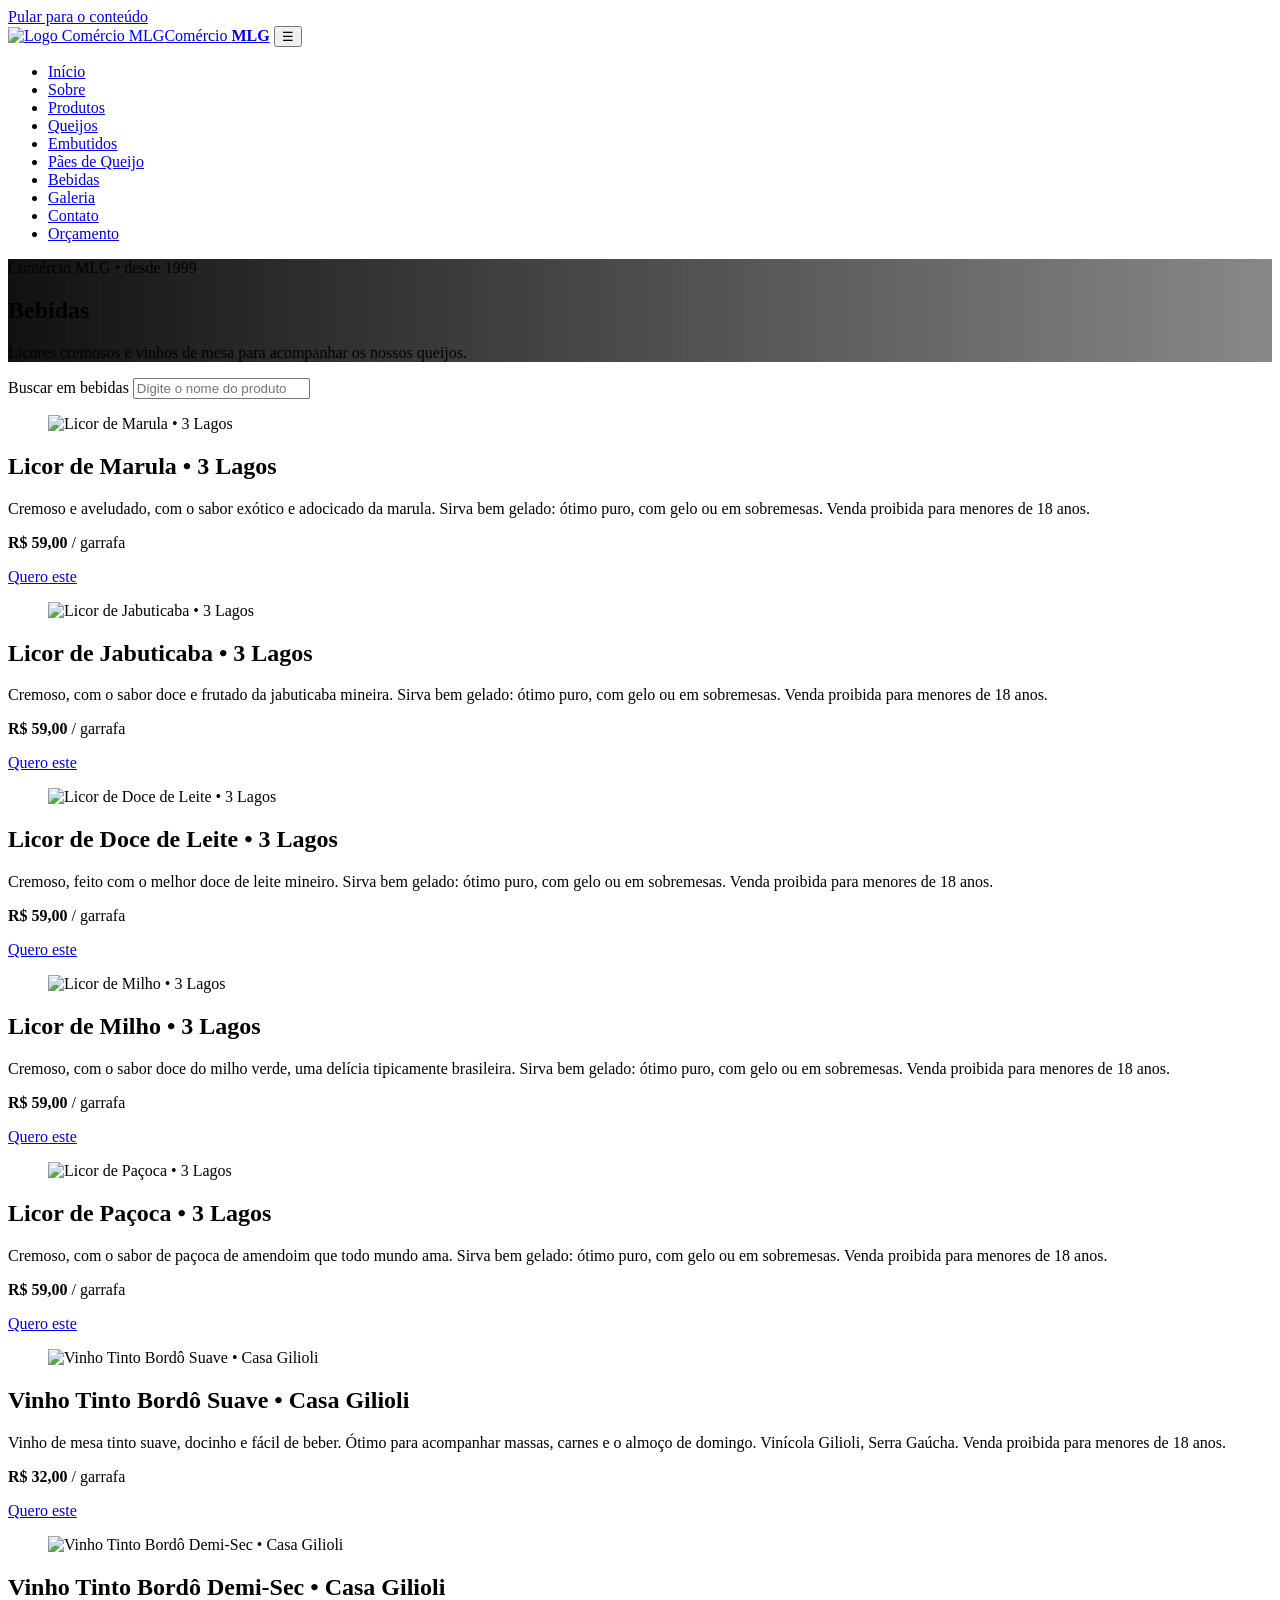
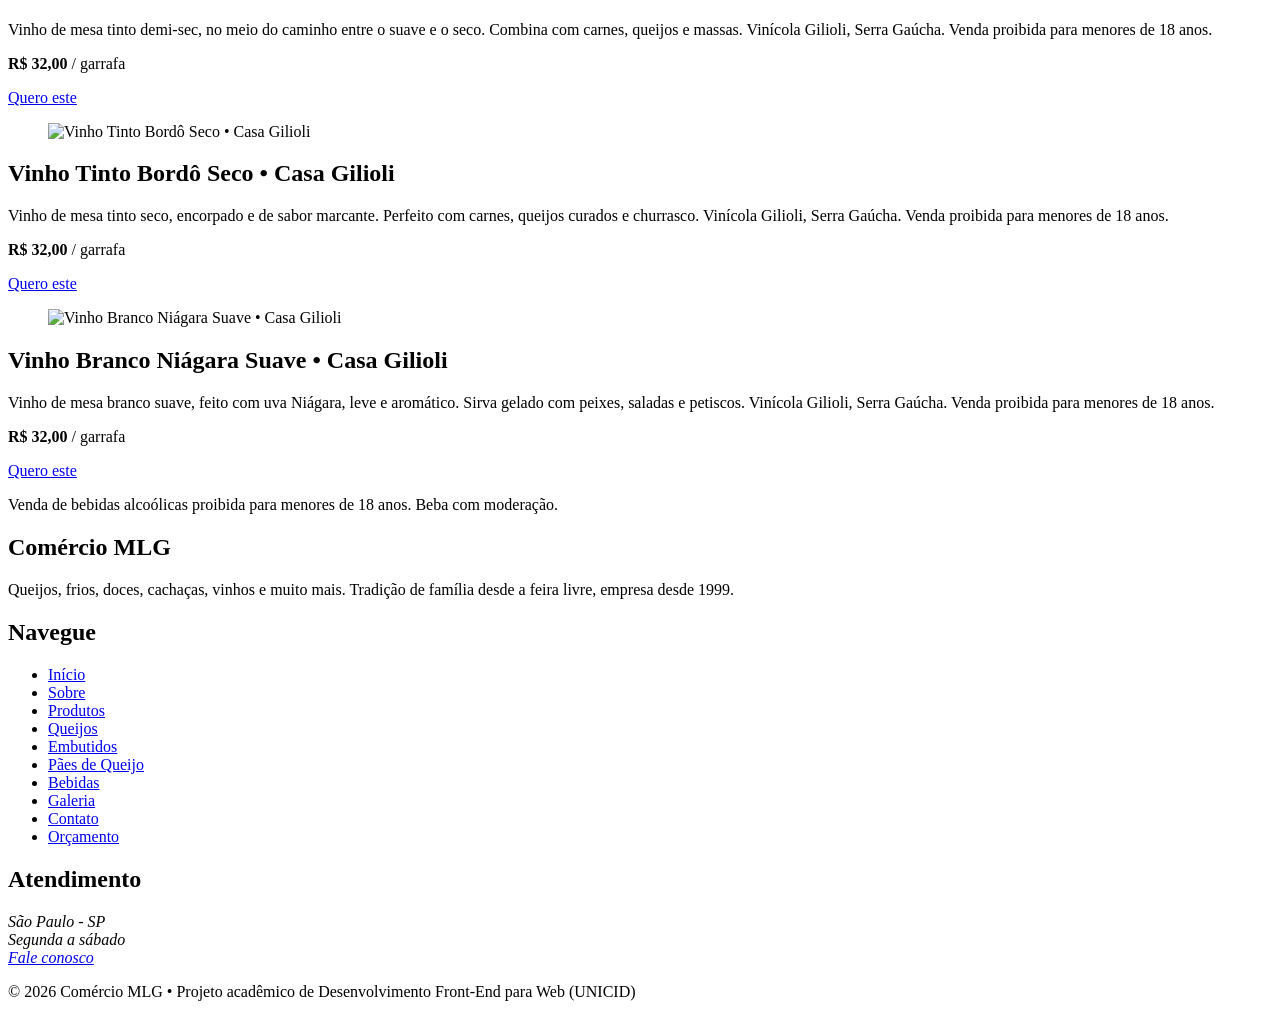
==== bebidas.html @ 5aead36e "Cria as 10 páginas HTML interligadas" ====
<!DOCTYPE html>
<html lang="pt-BR">
<head>
  <meta charset="UTF-8">
  <meta name="viewport" content="width=device-width, initial-scale=1.0">
  <meta name="description" content="Licores cremosos e vinhos de mesa para acompanhar os nossos queijos.">
  <title>Bebidas | Comércio MLG</title>
  <link rel="icon" href="img/site/logo.png">
  <link rel="stylesheet" href="css/style.css">
</head>
<body>
  <a class="pular" href="#conteudo">Pular para o conteúdo</a>
  <header class="topo">
    <div class="topo-in">
      <a class="marca" href="index.html"><img src="img/site/logo.png" alt="Logo Comércio MLG" width="64" height="64"><span>Comércio <b>MLG</b></span></a>
      <button class="menu-btn" aria-label="Abrir menu" aria-expanded="false" aria-controls="menu">☰</button>
      <nav id="menu" aria-label="Menu principal"><ul><li><a href="index.html">Início</a></li><li><a href="sobre.html">Sobre</a></li><li><a href="produtos.html">Produtos</a></li><li><a href="queijos.html">Queijos</a></li><li><a href="embutidos.html">Embutidos</a></li><li><a href="paes-de-queijo.html">Pães de Queijo</a></li><li><a href="bebidas.html" aria-current="page">Bebidas</a></li><li><a href="galeria.html">Galeria</a></li><li><a href="contato.html">Contato</a></li><li><a href="orcamento.html">Orçamento</a></li></ul></nav>
    </div>
  </header>
  <main id="conteudo">
    <section class="hero-int" style="background-image:linear-gradient(90deg,#000e,#0007),url('img/site/cat-bebidas.jpg')">
      <div class="wrap"><p class="eyebrow">Comércio MLG • desde 1999</p><h1>Bebidas</h1><p>Licores cremosos e vinhos de mesa para acompanhar os nossos queijos.</p></div>
    </section>
    <section class="wrap busca-box">
      <label for="busca">Buscar em bebidas</label>
      <input type="search" id="busca" placeholder="Digite o nome do produto" autocomplete="off">
      <p id="busca-info" class="busca-info" aria-live="polite"></p>
    </section>
    <section class="secao wrap" aria-label="Lista de bebidas">
      <div class="grade">
      <article class="card" data-busca="licor de marula • 3 lagos licor 3 lagos bebida marula">
        <figure><img src="img/produtos/licor-marula.jpg" alt="Licor de Marula • 3 Lagos" loading="lazy" width="900" height="900"></figure>
        <div class="card-txt">
          <h2>Licor de Marula • 3 Lagos</h2>
          <p>Cremoso e aveludado, com o sabor exótico e adocicado da marula. Sirva bem gelado: ótimo puro, com gelo ou em sobremesas. Venda proibida para menores de 18 anos.</p>
          <p class="preco"><strong>R$ 59,00</strong> <span>/ garrafa</span></p>
          <a class="btn btn-sm" href="contato.html?produto=Licor de Marula • 3 Lagos">Quero este</a>
        </div>
      </article>
      <article class="card" data-busca="licor de jabuticaba • 3 lagos licor 3 lagos bebida jabuticaba fruta">
        <figure><img src="img/produtos/licor-jabuticaba.jpg" alt="Licor de Jabuticaba • 3 Lagos" loading="lazy" width="900" height="900"></figure>
        <div class="card-txt">
          <h2>Licor de Jabuticaba • 3 Lagos</h2>
          <p>Cremoso, com o sabor doce e frutado da jabuticaba mineira. Sirva bem gelado: ótimo puro, com gelo ou em sobremesas. Venda proibida para menores de 18 anos.</p>
          <p class="preco"><strong>R$ 59,00</strong> <span>/ garrafa</span></p>
          <a class="btn btn-sm" href="contato.html?produto=Licor de Jabuticaba • 3 Lagos">Quero este</a>
        </div>
      </article>
      <article class="card" data-busca="licor de doce de leite • 3 lagos licor 3 lagos bebida doce de leite">
        <figure><img src="img/produtos/licor-doce-de-leite.jpg" alt="Licor de Doce de Leite • 3 Lagos" loading="lazy" width="900" height="900"></figure>
        <div class="card-txt">
          <h2>Licor de Doce de Leite • 3 Lagos</h2>
          <p>Cremoso, feito com o melhor doce de leite mineiro. Sirva bem gelado: ótimo puro, com gelo ou em sobremesas. Venda proibida para menores de 18 anos.</p>
          <p class="preco"><strong>R$ 59,00</strong> <span>/ garrafa</span></p>
          <a class="btn btn-sm" href="contato.html?produto=Licor de Doce de Leite • 3 Lagos">Quero este</a>
        </div>
      </article>
      <article class="card" data-busca="licor de milho • 3 lagos licor 3 lagos bebida milho festa junina">
        <figure><img src="img/produtos/licor-milho.jpg" alt="Licor de Milho • 3 Lagos" loading="lazy" width="900" height="900"></figure>
        <div class="card-txt">
          <h2>Licor de Milho • 3 Lagos</h2>
          <p>Cremoso, com o sabor doce do milho verde, uma delícia tipicamente brasileira. Sirva bem gelado: ótimo puro, com gelo ou em sobremesas. Venda proibida para menores de 18 anos.</p>
          <p class="preco"><strong>R$ 59,00</strong> <span>/ garrafa</span></p>
          <a class="btn btn-sm" href="contato.html?produto=Licor de Milho • 3 Lagos">Quero este</a>
        </div>
      </article>
      <article class="card" data-busca="licor de paçoca • 3 lagos licor 3 lagos bebida pacoca amendoim">
        <figure><img src="img/produtos/licor-pacoca.jpg" alt="Licor de Paçoca • 3 Lagos" loading="lazy" width="900" height="900"></figure>
        <div class="card-txt">
          <h2>Licor de Paçoca • 3 Lagos</h2>
          <p>Cremoso, com o sabor de paçoca de amendoim que todo mundo ama. Sirva bem gelado: ótimo puro, com gelo ou em sobremesas. Venda proibida para menores de 18 anos.</p>
          <p class="preco"><strong>R$ 59,00</strong> <span>/ garrafa</span></p>
          <a class="btn btn-sm" href="contato.html?produto=Licor de Paçoca • 3 Lagos">Quero este</a>
        </div>
      </article>
      <article class="card" data-busca="vinho tinto bordô suave • casa gilioli vinho casa gilioli serra gaucha bebida tinto bordo suave">
        <figure><img src="img/produtos/vinho-bordo-suave.jpg" alt="Vinho Tinto Bordô Suave • Casa Gilioli" loading="lazy" width="900" height="900"></figure>
        <div class="card-txt">
          <h2>Vinho Tinto Bordô Suave • Casa Gilioli</h2>
          <p>Vinho de mesa tinto suave, docinho e fácil de beber. Ótimo para acompanhar massas, carnes e o almoço de domingo. Vinícola Gilioli, Serra Gaúcha. Venda proibida para menores de 18 anos.</p>
          <p class="preco"><strong>R$ 32,00</strong> <span>/ garrafa</span></p>
          <a class="btn btn-sm" href="contato.html?produto=Vinho Tinto Bordô Suave • Casa Gilioli">Quero este</a>
        </div>
      </article>
      <article class="card" data-busca="vinho tinto bordô demi-sec • casa gilioli vinho casa gilioli serra gaucha bebida tinto bordo demi sec meio seco">
        <figure><img src="img/produtos/vinho-bordo-demi-sec.jpg" alt="Vinho Tinto Bordô Demi-Sec • Casa Gilioli" loading="lazy" width="900" height="900"></figure>
        <div class="card-txt">
          <h2>Vinho Tinto Bordô Demi-Sec • Casa Gilioli</h2>
          <p>Vinho de mesa tinto demi-sec, no meio do caminho entre o suave e o seco. Combina com carnes, queijos e massas. Vinícola Gilioli, Serra Gaúcha. Venda proibida para menores de 18 anos.</p>
          <p class="preco"><strong>R$ 32,00</strong> <span>/ garrafa</span></p>
          <a class="btn btn-sm" href="contato.html?produto=Vinho Tinto Bordô Demi-Sec • Casa Gilioli">Quero este</a>
        </div>
      </article>
      <article class="card" data-busca="vinho tinto bordô seco • casa gilioli vinho casa gilioli serra gaucha bebida tinto bordo seco">
        <figure><img src="img/produtos/vinho-bordo-seco.jpg" alt="Vinho Tinto Bordô Seco • Casa Gilioli" loading="lazy" width="900" height="900"></figure>
        <div class="card-txt">
          <h2>Vinho Tinto Bordô Seco • Casa Gilioli</h2>
          <p>Vinho de mesa tinto seco, encorpado e de sabor marcante. Perfeito com carnes, queijos curados e churrasco. Vinícola Gilioli, Serra Gaúcha. Venda proibida para menores de 18 anos.</p>
          <p class="preco"><strong>R$ 32,00</strong> <span>/ garrafa</span></p>
          <a class="btn btn-sm" href="contato.html?produto=Vinho Tinto Bordô Seco • Casa Gilioli">Quero este</a>
        </div>
      </article>
      <article class="card" data-busca="vinho branco niágara suave • casa gilioli vinho casa gilioli serra gaucha bebida branco niagara suave">
        <figure><img src="img/produtos/vinho-niagara-suave.jpg" alt="Vinho Branco Niágara Suave • Casa Gilioli" loading="lazy" width="900" height="900"></figure>
        <div class="card-txt">
          <h2>Vinho Branco Niágara Suave • Casa Gilioli</h2>
          <p>Vinho de mesa branco suave, feito com uva Niágara, leve e aromático. Sirva gelado com peixes, saladas e petiscos. Vinícola Gilioli, Serra Gaúcha. Venda proibida para menores de 18 anos.</p>
          <p class="preco"><strong>R$ 32,00</strong> <span>/ garrafa</span></p>
          <a class="btn btn-sm" href="contato.html?produto=Vinho Branco Niágara Suave • Casa Gilioli">Quero este</a>
        </div>
      </article>
      </div>
    </section>
    <p class="wrap aviso">Venda de bebidas alcoólicas proibida para menores de 18 anos. Beba com moderação.</p>
  </main>
  <footer class="rodape">
    <div class="rodape-in">
      <section>
        <h2>Comércio MLG</h2>
        <p>Queijos, frios, doces, cachaças, vinhos e muito mais. Tradição de família desde a feira livre, empresa desde 1999.</p>
      </section>
      <nav aria-label="Links do rodapé">
        <h2>Navegue</h2>
        <ul><li><a href="index.html">Início</a></li><li><a href="sobre.html">Sobre</a></li><li><a href="produtos.html">Produtos</a></li><li><a href="queijos.html">Queijos</a></li><li><a href="embutidos.html">Embutidos</a></li><li><a href="paes-de-queijo.html">Pães de Queijo</a></li><li><a href="bebidas.html" aria-current="page">Bebidas</a></li><li><a href="galeria.html">Galeria</a></li><li><a href="contato.html">Contato</a></li><li><a href="orcamento.html">Orçamento</a></li></ul>
      </nav>
      <section>
        <h2>Atendimento</h2>
        <address>São Paulo - SP<br>Segunda a sábado<br><a href="contato.html">Fale conosco</a></address>
      </section>
    </div>
    <p class="copy">© 2026 Comércio MLG • Projeto acadêmico de Desenvolvimento Front-End para Web (UNICID)</p>
  </footer>
  <script src="js/script.js"></script>
</body>
</html>
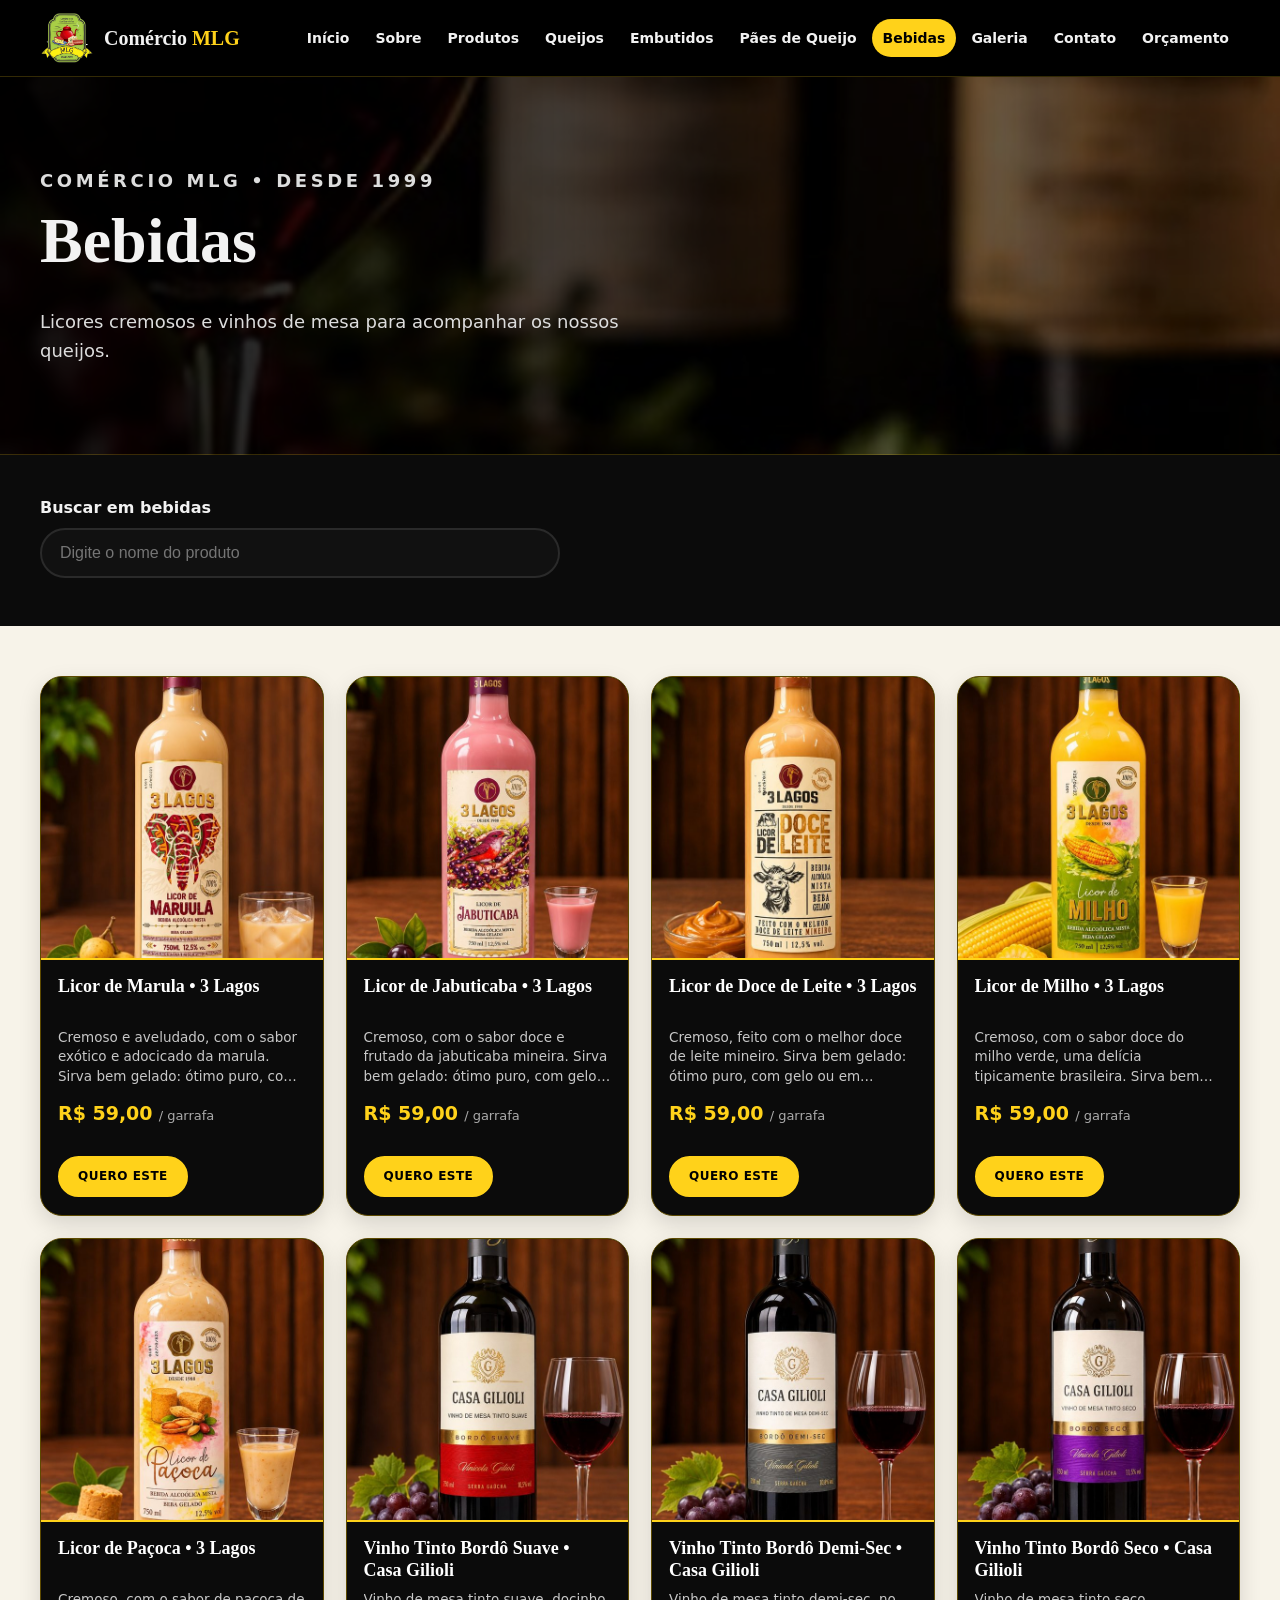
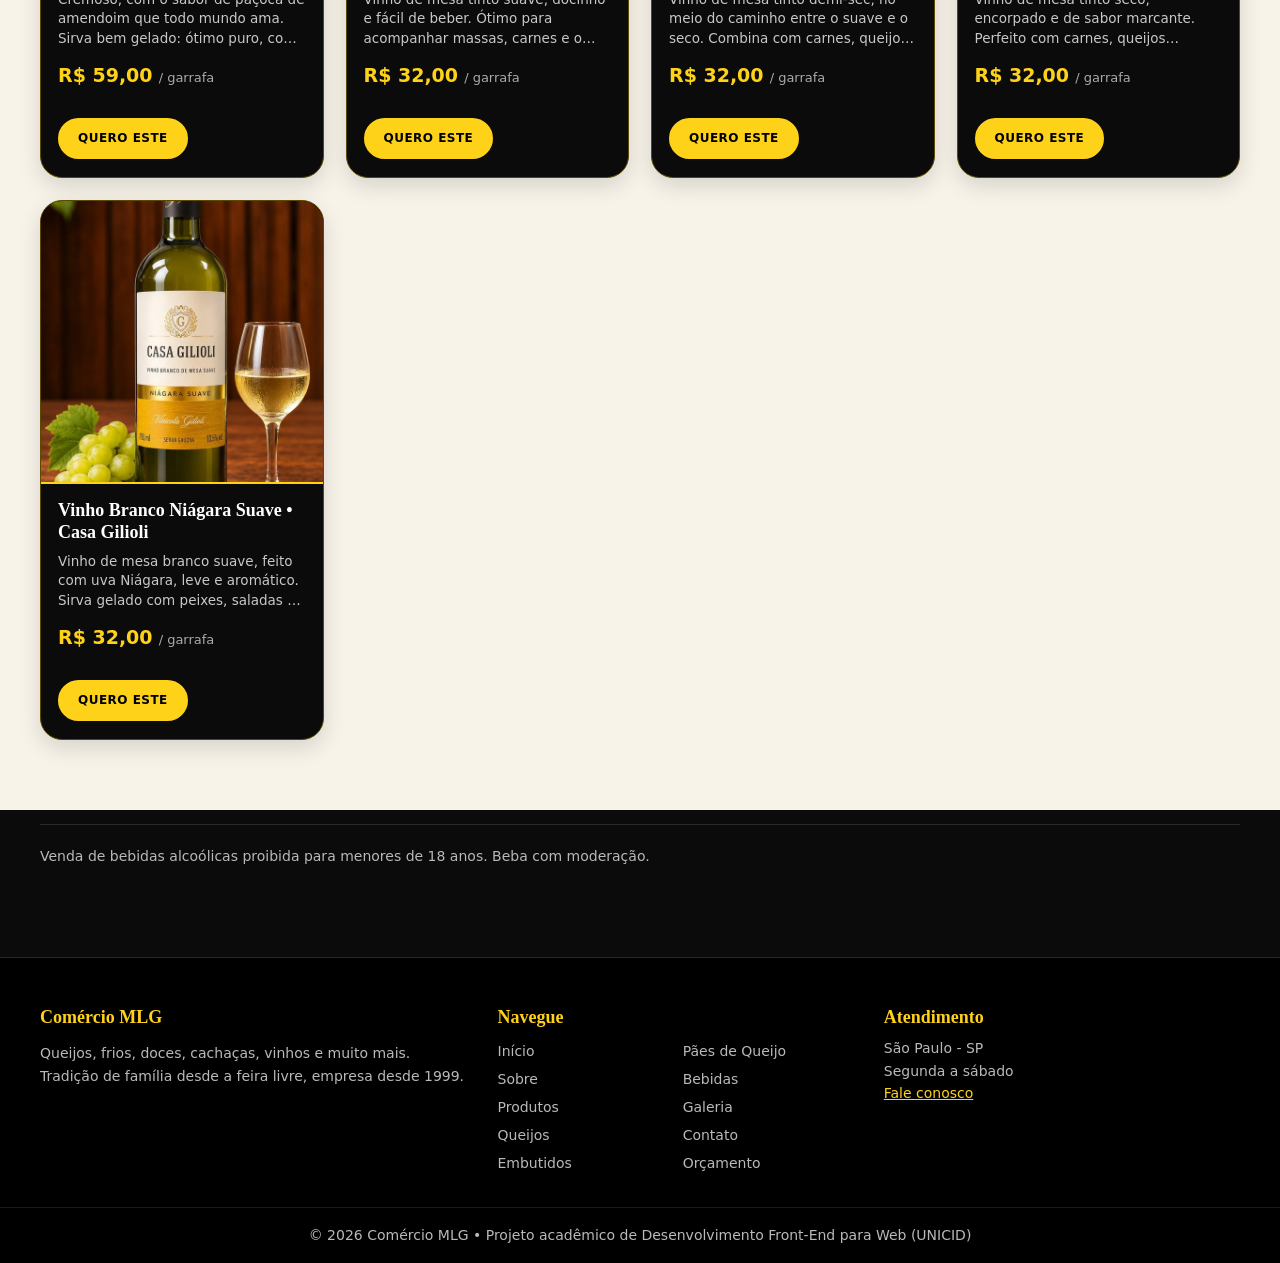
==== commit 86e981b6: "Página inicial igual ao catálogo: faixa de novidades, filtro por categoria e todos os produtos com c" ====
--- a/bebidas.html
+++ b/bebidas.html
@@ -26,13 +26,13 @@
       <input type="search" id="busca" placeholder="Digite o nome do produto" autocomplete="off">
       <p id="busca-info" class="busca-info" aria-live="polite"></p>
     </section>
-    <section class="secao wrap" aria-label="Lista de bebidas">
+    <section class="produtos" aria-label="Lista de bebidas"><div class="wrap">
       <div class="grade">
       <article class="card" data-busca="licor de marula • 3 lagos licor 3 lagos bebida marula">
         <figure><img src="img/produtos/licor-marula.jpg" alt="Licor de Marula • 3 Lagos" loading="lazy" width="900" height="900"></figure>
         <div class="card-txt">
-          <h2>Licor de Marula • 3 Lagos</h2>
-          <p>Cremoso e aveludado, com o sabor exótico e adocicado da marula. Sirva bem gelado: ótimo puro, com gelo ou em sobremesas. Venda proibida para menores de 18 anos.</p>
+          <h2 class="card-nome">Licor de Marula • 3 Lagos</h2>
+          <p class="card-desc">Cremoso e aveludado, com o sabor exótico e adocicado da marula. Sirva bem gelado: ótimo puro, com gelo ou em sobremesas. Venda proibida para menores de 18 anos.</p>
           <p class="preco"><strong>R$ 59,00</strong> <span>/ garrafa</span></p>
           <a class="btn btn-sm" href="contato.html?produto=Licor de Marula • 3 Lagos">Quero este</a>
         </div>
@@ -40,8 +40,8 @@
       <article class="card" data-busca="licor de jabuticaba • 3 lagos licor 3 lagos bebida jabuticaba fruta">
         <figure><img src="img/produtos/licor-jabuticaba.jpg" alt="Licor de Jabuticaba • 3 Lagos" loading="lazy" width="900" height="900"></figure>
         <div class="card-txt">
-          <h2>Licor de Jabuticaba • 3 Lagos</h2>
-          <p>Cremoso, com o sabor doce e frutado da jabuticaba mineira. Sirva bem gelado: ótimo puro, com gelo ou em sobremesas. Venda proibida para menores de 18 anos.</p>
+          <h2 class="card-nome">Licor de Jabuticaba • 3 Lagos</h2>
+          <p class="card-desc">Cremoso, com o sabor doce e frutado da jabuticaba mineira. Sirva bem gelado: ótimo puro, com gelo ou em sobremesas. Venda proibida para menores de 18 anos.</p>
           <p class="preco"><strong>R$ 59,00</strong> <span>/ garrafa</span></p>
           <a class="btn btn-sm" href="contato.html?produto=Licor de Jabuticaba • 3 Lagos">Quero este</a>
         </div>
@@ -49,8 +49,8 @@
       <article class="card" data-busca="licor de doce de leite • 3 lagos licor 3 lagos bebida doce de leite">
         <figure><img src="img/produtos/licor-doce-de-leite.jpg" alt="Licor de Doce de Leite • 3 Lagos" loading="lazy" width="900" height="900"></figure>
         <div class="card-txt">
-          <h2>Licor de Doce de Leite • 3 Lagos</h2>
-          <p>Cremoso, feito com o melhor doce de leite mineiro. Sirva bem gelado: ótimo puro, com gelo ou em sobremesas. Venda proibida para menores de 18 anos.</p>
+          <h2 class="card-nome">Licor de Doce de Leite • 3 Lagos</h2>
+          <p class="card-desc">Cremoso, feito com o melhor doce de leite mineiro. Sirva bem gelado: ótimo puro, com gelo ou em sobremesas. Venda proibida para menores de 18 anos.</p>
           <p class="preco"><strong>R$ 59,00</strong> <span>/ garrafa</span></p>
           <a class="btn btn-sm" href="contato.html?produto=Licor de Doce de Leite • 3 Lagos">Quero este</a>
         </div>
@@ -58,8 +58,8 @@
       <article class="card" data-busca="licor de milho • 3 lagos licor 3 lagos bebida milho festa junina">
         <figure><img src="img/produtos/licor-milho.jpg" alt="Licor de Milho • 3 Lagos" loading="lazy" width="900" height="900"></figure>
         <div class="card-txt">
-          <h2>Licor de Milho • 3 Lagos</h2>
-          <p>Cremoso, com o sabor doce do milho verde, uma delícia tipicamente brasileira. Sirva bem gelado: ótimo puro, com gelo ou em sobremesas. Venda proibida para menores de 18 anos.</p>
+          <h2 class="card-nome">Licor de Milho • 3 Lagos</h2>
+          <p class="card-desc">Cremoso, com o sabor doce do milho verde, uma delícia tipicamente brasileira. Sirva bem gelado: ótimo puro, com gelo ou em sobremesas. Venda proibida para menores de 18 anos.</p>
           <p class="preco"><strong>R$ 59,00</strong> <span>/ garrafa</span></p>
           <a class="btn btn-sm" href="contato.html?produto=Licor de Milho • 3 Lagos">Quero este</a>
         </div>
@@ -67,8 +67,8 @@
       <article class="card" data-busca="licor de paçoca • 3 lagos licor 3 lagos bebida pacoca amendoim">
         <figure><img src="img/produtos/licor-pacoca.jpg" alt="Licor de Paçoca • 3 Lagos" loading="lazy" width="900" height="900"></figure>
         <div class="card-txt">
-          <h2>Licor de Paçoca • 3 Lagos</h2>
-          <p>Cremoso, com o sabor de paçoca de amendoim que todo mundo ama. Sirva bem gelado: ótimo puro, com gelo ou em sobremesas. Venda proibida para menores de 18 anos.</p>
+          <h2 class="card-nome">Licor de Paçoca • 3 Lagos</h2>
+          <p class="card-desc">Cremoso, com o sabor de paçoca de amendoim que todo mundo ama. Sirva bem gelado: ótimo puro, com gelo ou em sobremesas. Venda proibida para menores de 18 anos.</p>
           <p class="preco"><strong>R$ 59,00</strong> <span>/ garrafa</span></p>
           <a class="btn btn-sm" href="contato.html?produto=Licor de Paçoca • 3 Lagos">Quero este</a>
         </div>
@@ -76,8 +76,8 @@
       <article class="card" data-busca="vinho tinto bordô suave • casa gilioli vinho casa gilioli serra gaucha bebida tinto bordo suave">
         <figure><img src="img/produtos/vinho-bordo-suave.jpg" alt="Vinho Tinto Bordô Suave • Casa Gilioli" loading="lazy" width="900" height="900"></figure>
         <div class="card-txt">
-          <h2>Vinho Tinto Bordô Suave • Casa Gilioli</h2>
-          <p>Vinho de mesa tinto suave, docinho e fácil de beber. Ótimo para acompanhar massas, carnes e o almoço de domingo. Vinícola Gilioli, Serra Gaúcha. Venda proibida para menores de 18 anos.</p>
+          <h2 class="card-nome">Vinho Tinto Bordô Suave • Casa Gilioli</h2>
+          <p class="card-desc">Vinho de mesa tinto suave, docinho e fácil de beber. Ótimo para acompanhar massas, carnes e o almoço de domingo. Vinícola Gilioli, Serra Gaúcha. Venda proibida para menores de 18 anos.</p>
           <p class="preco"><strong>R$ 32,00</strong> <span>/ garrafa</span></p>
           <a class="btn btn-sm" href="contato.html?produto=Vinho Tinto Bordô Suave • Casa Gilioli">Quero este</a>
         </div>
@@ -85,8 +85,8 @@
       <article class="card" data-busca="vinho tinto bordô demi-sec • casa gilioli vinho casa gilioli serra gaucha bebida tinto bordo demi sec meio seco">
         <figure><img src="img/produtos/vinho-bordo-demi-sec.jpg" alt="Vinho Tinto Bordô Demi-Sec • Casa Gilioli" loading="lazy" width="900" height="900"></figure>
         <div class="card-txt">
-          <h2>Vinho Tinto Bordô Demi-Sec • Casa Gilioli</h2>
-          <p>Vinho de mesa tinto demi-sec, no meio do caminho entre o suave e o seco. Combina com carnes, queijos e massas. Vinícola Gilioli, Serra Gaúcha. Venda proibida para menores de 18 anos.</p>
+          <h2 class="card-nome">Vinho Tinto Bordô Demi-Sec • Casa Gilioli</h2>
+          <p class="card-desc">Vinho de mesa tinto demi-sec, no meio do caminho entre o suave e o seco. Combina com carnes, queijos e massas. Vinícola Gilioli, Serra Gaúcha. Venda proibida para menores de 18 anos.</p>
           <p class="preco"><strong>R$ 32,00</strong> <span>/ garrafa</span></p>
           <a class="btn btn-sm" href="contato.html?produto=Vinho Tinto Bordô Demi-Sec • Casa Gilioli">Quero este</a>
         </div>
@@ -94,8 +94,8 @@
       <article class="card" data-busca="vinho tinto bordô seco • casa gilioli vinho casa gilioli serra gaucha bebida tinto bordo seco">
         <figure><img src="img/produtos/vinho-bordo-seco.jpg" alt="Vinho Tinto Bordô Seco • Casa Gilioli" loading="lazy" width="900" height="900"></figure>
         <div class="card-txt">
-          <h2>Vinho Tinto Bordô Seco • Casa Gilioli</h2>
-          <p>Vinho de mesa tinto seco, encorpado e de sabor marcante. Perfeito com carnes, queijos curados e churrasco. Vinícola Gilioli, Serra Gaúcha. Venda proibida para menores de 18 anos.</p>
+          <h2 class="card-nome">Vinho Tinto Bordô Seco • Casa Gilioli</h2>
+          <p class="card-desc">Vinho de mesa tinto seco, encorpado e de sabor marcante. Perfeito com carnes, queijos curados e churrasco. Vinícola Gilioli, Serra Gaúcha. Venda proibida para menores de 18 anos.</p>
           <p class="preco"><strong>R$ 32,00</strong> <span>/ garrafa</span></p>
           <a class="btn btn-sm" href="contato.html?produto=Vinho Tinto Bordô Seco • Casa Gilioli">Quero este</a>
         </div>
@@ -103,14 +103,14 @@
       <article class="card" data-busca="vinho branco niágara suave • casa gilioli vinho casa gilioli serra gaucha bebida branco niagara suave">
         <figure><img src="img/produtos/vinho-niagara-suave.jpg" alt="Vinho Branco Niágara Suave • Casa Gilioli" loading="lazy" width="900" height="900"></figure>
         <div class="card-txt">
-          <h2>Vinho Branco Niágara Suave • Casa Gilioli</h2>
-          <p>Vinho de mesa branco suave, feito com uva Niágara, leve e aromático. Sirva gelado com peixes, saladas e petiscos. Vinícola Gilioli, Serra Gaúcha. Venda proibida para menores de 18 anos.</p>
+          <h2 class="card-nome">Vinho Branco Niágara Suave • Casa Gilioli</h2>
+          <p class="card-desc">Vinho de mesa branco suave, feito com uva Niágara, leve e aromático. Sirva gelado com peixes, saladas e petiscos. Vinícola Gilioli, Serra Gaúcha. Venda proibida para menores de 18 anos.</p>
           <p class="preco"><strong>R$ 32,00</strong> <span>/ garrafa</span></p>
           <a class="btn btn-sm" href="contato.html?produto=Vinho Branco Niágara Suave • Casa Gilioli">Quero este</a>
         </div>
       </article>
       </div>
-    </section>
+    </div></section>
     <p class="wrap aviso">Venda de bebidas alcoólicas proibida para menores de 18 anos. Beba com moderação.</p>
   </main>
   <footer class="rodape">
--- a/css/style.css
+++ b/css/style.css
@@ -0,0 +1,215 @@
+/* =========================================================
+   Comércio MLG — folha de estilo única do site
+   Guia visual: preto + dourado, títulos em Georgia
+   ========================================================= */
+:root {
+  --preto: #0b0b0b;
+  --preto-2: #151515;
+  --cinza: #2a2a2a;
+  --texto: #f2f2f2;
+  --texto-2: #b9b9b9;
+  --dourado: #ffd21a;
+  --dourado-esc: #c9a227;
+  --raio: 18px;
+  --sombra: 0 18px 40px #0008;
+  --fonte-titulo: Georgia, "Times New Roman", serif;
+  --fonte-texto: system-ui, -apple-system, "Segoe UI", Roboto, Arial, sans-serif;
+}
+
+*, *::before, *::after { box-sizing: border-box; }
+html { scroll-behavior: smooth; }
+body { margin: 0; background: var(--preto); color: var(--texto); font: 16px/1.6 var(--fonte-texto); }
+img { max-width: 100%; display: block; }
+a { color: var(--dourado); }
+h1, h2, h3, h4 { font-family: var(--fonte-titulo); line-height: 1.1; margin: 0 0 .5em; }
+.wrap { width: min(1200px, 100% - 32px); margin-inline: auto; }
+.pular { position: absolute; left: -999px; }
+.pular:focus { left: 16px; top: 16px; z-index: 99; background: var(--dourado); color: #000; padding: 8px 14px; border-radius: 8px; }
+
+/* ---------- Topo / menu ---------- */
+.topo { position: sticky; top: 0; z-index: 50; background: #000e; border-bottom: 1px solid #ffd21a33; backdrop-filter: blur(8px); }
+.topo-in { width: min(1200px, 100% - 32px); margin: auto; display: flex; align-items: center; gap: 20px; min-height: 76px; }
+.marca { display: flex; align-items: center; gap: 10px; color: var(--texto); text-decoration: none; font: 700 20px var(--fonte-titulo); }
+.marca b { color: var(--dourado); }
+.marca img { width: 54px; height: auto; }
+#menu { margin-left: auto; }
+#menu ul { list-style: none; display: flex; flex-wrap: wrap; gap: 4px; margin: 0; padding: 0; }
+#menu a { display: block; padding: 8px 11px; border-radius: 999px; color: var(--texto); text-decoration: none; font-size: 14px; font-weight: 600; }
+#menu a:hover, #menu a[aria-current="page"] { background: var(--dourado); color: #000; }
+.menu-btn { display: none; margin-left: auto; background: var(--dourado); border: 0; border-radius: 12px; width: 46px; height: 42px; font-size: 22px; cursor: pointer; }
+
+/* ---------- Botões ---------- */
+.btn { display: inline-block; background: var(--dourado); color: #000; font-weight: 800; text-decoration: none; text-transform: uppercase; letter-spacing: .04em; padding: 14px 26px; border-radius: 999px; border: 2px solid var(--dourado); cursor: pointer; font-size: 14px; transition: transform .2s, background .2s; }
+.btn:hover { transform: translateY(-2px); background: #fff06a; }
+.btn-sec { background: transparent; color: var(--dourado); }
+.btn-sec:hover { background: var(--dourado); color: #000; }
+.btn-sm { padding: 9px 18px; font-size: 12px; }
+
+/* ---------- Hero (início) ---------- */
+.hero { min-height: calc(100vh - 76px); display: flex; align-items: center; background: linear-gradient(90deg, #000f 0%, #000c 45%, #0003), url("../img/site/hero.jpg") center/cover; padding: 60px 0; }
+.hero-txt { max-width: 1200px; }
+.hero h1 { font-size: clamp(46px, 6.5vw, 88px); letter-spacing: -2px; max-width: 700px; }
+.hero h1 span { color: var(--dourado); display: block; }
+.eyebrow { color: var(--dourado); font-weight: 800; font-size: 13px; letter-spacing: .2em; text-transform: uppercase; margin: 0 0 10px; }
+.lead { font-size: 19px; max-width: 560px; }
+.quem { max-width: 580px; margin: 22px 0; padding: 18px 22px; border-left: 3px solid var(--dourado); background: linear-gradient(90deg, #000c, #0006); border-radius: 0 16px 16px 0; }
+.quem h2 { font: 800 13px var(--fonte-texto); letter-spacing: .22em; text-transform: uppercase; color: var(--dourado); }
+.quem p { margin: 0; font-size: 15px; color: #eee; }
+.acoes { display: flex; gap: 12px; flex-wrap: wrap; }
+
+/* ---------- Hero das páginas internas ---------- */
+.hero-int { background-size: cover; background-position: center; padding: 90px 0 70px; border-bottom: 1px solid #ffd21a33; }
+.hero-int h1 { font-size: clamp(40px, 5vw, 64px); }
+.hero-int p { max-width: 640px; font-size: 18px; color: #ddd; }
+
+/* ---------- Seções ---------- */
+.secao { padding: 60px 0; }
+.titulo { font-size: clamp(28px, 3.4vw, 40px); padding-bottom: 10px; border-bottom: 2px solid var(--dourado); display: inline-block; margin-bottom: 26px; }
+.sec-head { display: flex; justify-content: space-between; align-items: baseline; gap: 16px; flex-wrap: wrap; }
+.sec-head a { font-weight: 700; text-decoration: none; }
+.centro { text-align: center; margin-top: 30px; }
+.duas { display: grid; grid-template-columns: 1fr 1fr; gap: 40px; align-items: start; }
+.obs { color: var(--texto-2); font-size: 14px; }
+.aviso { color: var(--texto-2); font-size: 14px; border-top: 1px solid var(--cinza); padding: 20px 0 50px; }
+
+/* ---------- Categorias ---------- */
+.grade-cat { display: grid; grid-template-columns: repeat(4, 1fr); gap: 18px; }
+.cat { min-height: 260px; border-radius: var(--raio); background-size: cover; background-position: center; display: flex; flex-direction: column; justify-content: flex-end; padding: 22px; color: #fff; text-decoration: none; box-shadow: var(--sombra); transition: transform .25s; }
+.cat:hover { transform: translateY(-6px); }
+.cat h3 { font-size: 26px; margin: 0; }
+.cat p { margin: 4px 0 0; color: var(--dourado); font-weight: 700; }
+
+/* ---------- Área de produtos (fundo creme, igual ao catálogo) ---------- */
+.produtos { background: #f7f3e9; color: #171717; padding: 50px 0 70px; }
+.produtos .titulo, .produtos .sec-tit { color: #111; border-color: #111; }
+.produtos .sec-head a { color: #111; }
+.sec-tit { font-size: clamp(24px, 3vw, 34px); letter-spacing: .06em; text-transform: uppercase; padding-bottom: 10px; border-bottom: 2px solid #111; margin: 40px 0 22px; flex: 1; }
+.cat-sec[hidden] { display: none; }
+.chips { display: flex; gap: 10px; flex-wrap: wrap; margin-bottom: 10px; }
+.chip { border: 1px solid #d9cba3; background: #fff; color: #111; border-radius: 999px; padding: 10px 18px; font-weight: 800; font-size: 13px; cursor: pointer; text-transform: uppercase; letter-spacing: .03em; }
+.chip:hover { border-color: #111; }
+.chip.ativo { background: #111; color: var(--dourado); border-color: #111; }
+
+/* ---------- Cards de produto (todos do mesmo tamanho) ---------- */
+.grade { display: grid; grid-template-columns: repeat(4, 1fr); gap: 22px; align-items: stretch; }
+.card { background: #0b0b0b; color: #fff; border: 1px solid #5d4a00; border-radius: 22px; overflow: hidden; display: flex; flex-direction: column; box-shadow: 0 8px 22px #0002; transition: transform .3s, box-shadow .3s; }
+.card:hover { transform: translateY(-5px); box-shadow: 0 18px 36px #0004; }
+.card figure { margin: 0; aspect-ratio: 1 / 1; background: #1a1a1a; overflow: hidden; }
+.card figure img { width: 100%; height: 100%; object-fit: cover; transition: transform .5s; }
+.card:hover figure img { transform: scale(1.05); }
+.card-txt { padding: 16px 17px 18px; border-top: 2px solid var(--dourado); display: flex; flex-direction: column; gap: 8px; flex: 1; }
+.card-nome { font-size: 18px; margin: 0; line-height: 1.2; min-height: 2.4em; display: -webkit-box; -webkit-line-clamp: 2; -webkit-box-orient: vertical; overflow: hidden; }
+.card-desc { margin: 0; color: #c8c8c8; font-size: 13.5px; line-height: 1.45; min-height: 4.35em; display: -webkit-box; -webkit-line-clamp: 3; -webkit-box-orient: vertical; overflow: hidden; }
+.card .preco { margin-top: auto; padding-top: 4px; color: #fff; font-size: 19px; }
+.card .preco strong { color: var(--dourado); }
+.card .preco span { font-size: 13px; color: #aaa; }
+.card .btn { align-self: flex-start; }
+.card[hidden] { display: none; }
+
+/* ---------- Novidades (faixa que anda sozinha) ---------- */
+.novidades { background: #0b0b0b; overflow: hidden; }
+.rail-nav { display: flex; gap: 8px; }
+.rail-btn { width: 46px; height: 46px; border-radius: 50%; border: 1px solid #8c7100; background: #111; color: var(--dourado); font-size: 26px; line-height: 1; cursor: pointer; }
+.rail-btn:hover { background: var(--dourado); color: #000; }
+.rail { display: flex; gap: 20px; overflow-x: auto; scroll-snap-type: x mandatory; scrollbar-width: none; padding: 6px max(16px, calc((100% - 1200px) / 2)) 26px; }
+.rail::-webkit-scrollbar { display: none; }
+.card.nov { flex: 0 0 300px; scroll-snap-align: start; }
+
+/* ---------- Busca ---------- */
+.busca-box { padding-top: 40px; }
+.busca-box label { display: block; font-weight: 700; margin-bottom: 8px; }
+.busca-box input { width: min(520px, 100%); padding: 14px 18px; border-radius: 999px; border: 2px solid var(--cinza); background: #111; color: var(--texto); font-size: 16px; }
+.busca-box input:focus { outline: none; border-color: var(--dourado); }
+.busca-info { color: var(--texto-2); font-size: 14px; min-height: 1.4em; }
+
+/* ---------- Sobre ---------- */
+.foto-hist { margin: 0; }
+.foto-hist img { border-radius: var(--raio); box-shadow: var(--sombra); }
+blockquote { margin: 24px 0 0; padding-left: 18px; border-left: 3px solid var(--dourado); font: italic 24px var(--fonte-titulo); color: var(--dourado); }
+.linha { list-style: none; padding: 0; margin: 0; display: grid; grid-template-columns: repeat(4, 1fr); gap: 18px; }
+.linha li { background: var(--preto-2); border-top: 3px solid var(--dourado); border-radius: 0 0 var(--raio) var(--raio); padding: 20px; }
+.linha time { color: var(--dourado); font-weight: 800; }
+.linha h3 { margin: 6px 0; }
+.linha p { margin: 0; color: var(--texto-2); font-size: 14px; }
+.grade-3 { display: grid; grid-template-columns: repeat(3, 1fr); gap: 18px; }
+.valor { background: var(--preto-2); border: 1px solid var(--cinza); border-radius: var(--raio); padding: 24px; }
+.valor h3 { color: var(--dourado); }
+.valor p { margin: 0; color: var(--texto-2); }
+
+/* ---------- Faixa de chamada ---------- */
+.faixa { background: var(--dourado); color: #000; padding: 46px 0; }
+.faixa-in { display: flex; justify-content: space-between; align-items: center; gap: 20px; flex-wrap: wrap; }
+.faixa h2 { margin: 0; }
+.faixa p { margin: 6px 0 0; }
+.faixa .btn { background: #000; color: var(--dourado); border-color: #000; }
+
+/* ---------- Galeria / vídeo ---------- */
+.video { margin: 0; }
+.video video { width: 100%; height: auto; border-radius: var(--raio); background: #000; box-shadow: var(--sombra); }
+.video figcaption, .galeria figcaption { color: var(--texto-2); font-size: 14px; margin-top: 8px; }
+.galeria { display: grid; grid-template-columns: repeat(auto-fill, minmax(220px, 1fr)); gap: 16px; }
+.galeria figure { margin: 0; }
+.galeria img { aspect-ratio: 1 / 1; object-fit: cover; border-radius: 14px; }
+
+/* ---------- Formulário ---------- */
+.form { background: var(--preto-2); border: 1px solid var(--cinza); border-radius: var(--raio); padding: 28px; display: flex; flex-direction: column; gap: 6px; }
+.form label { font-weight: 700; margin-top: 10px; }
+.form input, .form select, .form textarea { width: 100%; padding: 12px 14px; border-radius: 12px; border: 2px solid var(--cinza); background: #0e0e0e; color: var(--texto); font: inherit; }
+.form input:focus, .form select:focus, .form textarea:focus { outline: none; border-color: var(--dourado); }
+.form input:user-invalid, .form select:user-invalid, .form textarea:user-invalid { border-color: #ff6b6b; }
+.form .check { display: flex; gap: 10px; align-items: center; font-weight: 400; }
+.form .check input { width: auto; }
+.form .btn { margin-top: 18px; align-self: flex-start; }
+.form-ok { background: #1f3a1f; color: #b8f5b8; padding: 12px 16px; border-radius: 12px; }
+.info-contato p { margin: 0 0 12px; }
+
+/* ---------- Tabelas (orçamento) ---------- */
+.tabela-wrap { overflow-x: auto; }
+table { width: 100%; border-collapse: collapse; min-width: 620px; background: var(--preto-2); border-radius: var(--raio); overflow: hidden; }
+caption { text-align: left; color: var(--texto-2); padding-bottom: 10px; font-size: 14px; }
+th, td { padding: 14px 16px; text-align: left; border-bottom: 1px solid var(--cinza); vertical-align: top; }
+th { background: var(--dourado); color: #000; }
+tbody tr:hover { background: #1c1c1c; }
+
+/* ---------- Rodapé ---------- */
+.rodape { background: #000; border-top: 1px solid #ffd21a33; margin-top: 40px; }
+.rodape-in { width: min(1200px, 100% - 32px); margin: auto; display: grid; grid-template-columns: 1.2fr 1fr 1fr; gap: 30px; padding: 50px 0 30px; }
+.rodape h2 { font-size: 18px; color: var(--dourado); }
+.rodape p, .rodape address { color: var(--texto-2); font-style: normal; font-size: 14px; }
+.rodape ul { list-style: none; padding: 0; margin: 0; columns: 2; font-size: 14px; }
+.rodape li a { color: var(--texto-2); text-decoration: none; line-height: 2; }
+.rodape li a:hover { color: var(--dourado); }
+.copy { text-align: center; color: #777; font-size: 13px; padding: 16px; border-top: 1px solid #1a1a1a; margin: 0; }
+
+/* ---------- Responsivo ---------- */
+@media (max-width: 1100px) {
+  .grade { grid-template-columns: repeat(3, 1fr); }
+  .menu-btn { display: block; }
+  #menu { position: absolute; top: 76px; left: 0; right: 0; background: #000; border-bottom: 1px solid #ffd21a33; display: none; }
+  #menu.aberto { display: block; }
+  #menu ul { flex-direction: column; padding: 10px 16px 16px; }
+  #menu a { font-size: 16px; padding: 12px 14px; }
+}
+@media (max-width: 800px) {
+  .grade { grid-template-columns: repeat(2, 1fr); gap: 14px; }
+  .card-nome { font-size: 15px; }
+  .card-desc { font-size: 12.5px; }
+  .card-txt { padding: 12px; }
+  .card .preco { font-size: 16px; }
+  .card.nov { flex-basis: 72vw; }
+  .rail-nav { display: none; }
+}
+@media (max-width: 900px) {
+  .grade-cat { grid-template-columns: 1fr 1fr; }
+  .duas, .rodape-in { grid-template-columns: 1fr; }
+  .linha { grid-template-columns: 1fr 1fr; }
+  .grade-3 { grid-template-columns: 1fr; }
+}
+@media (max-width: 560px) {
+  .grade-cat, .linha { grid-template-columns: 1fr; }
+  .cat { min-height: 200px; }
+  .hero { padding: 40px 0; }
+  .lead { font-size: 17px; }
+  .quem p { font-size: 14px; }
+  .marca span { display: none; }
+}
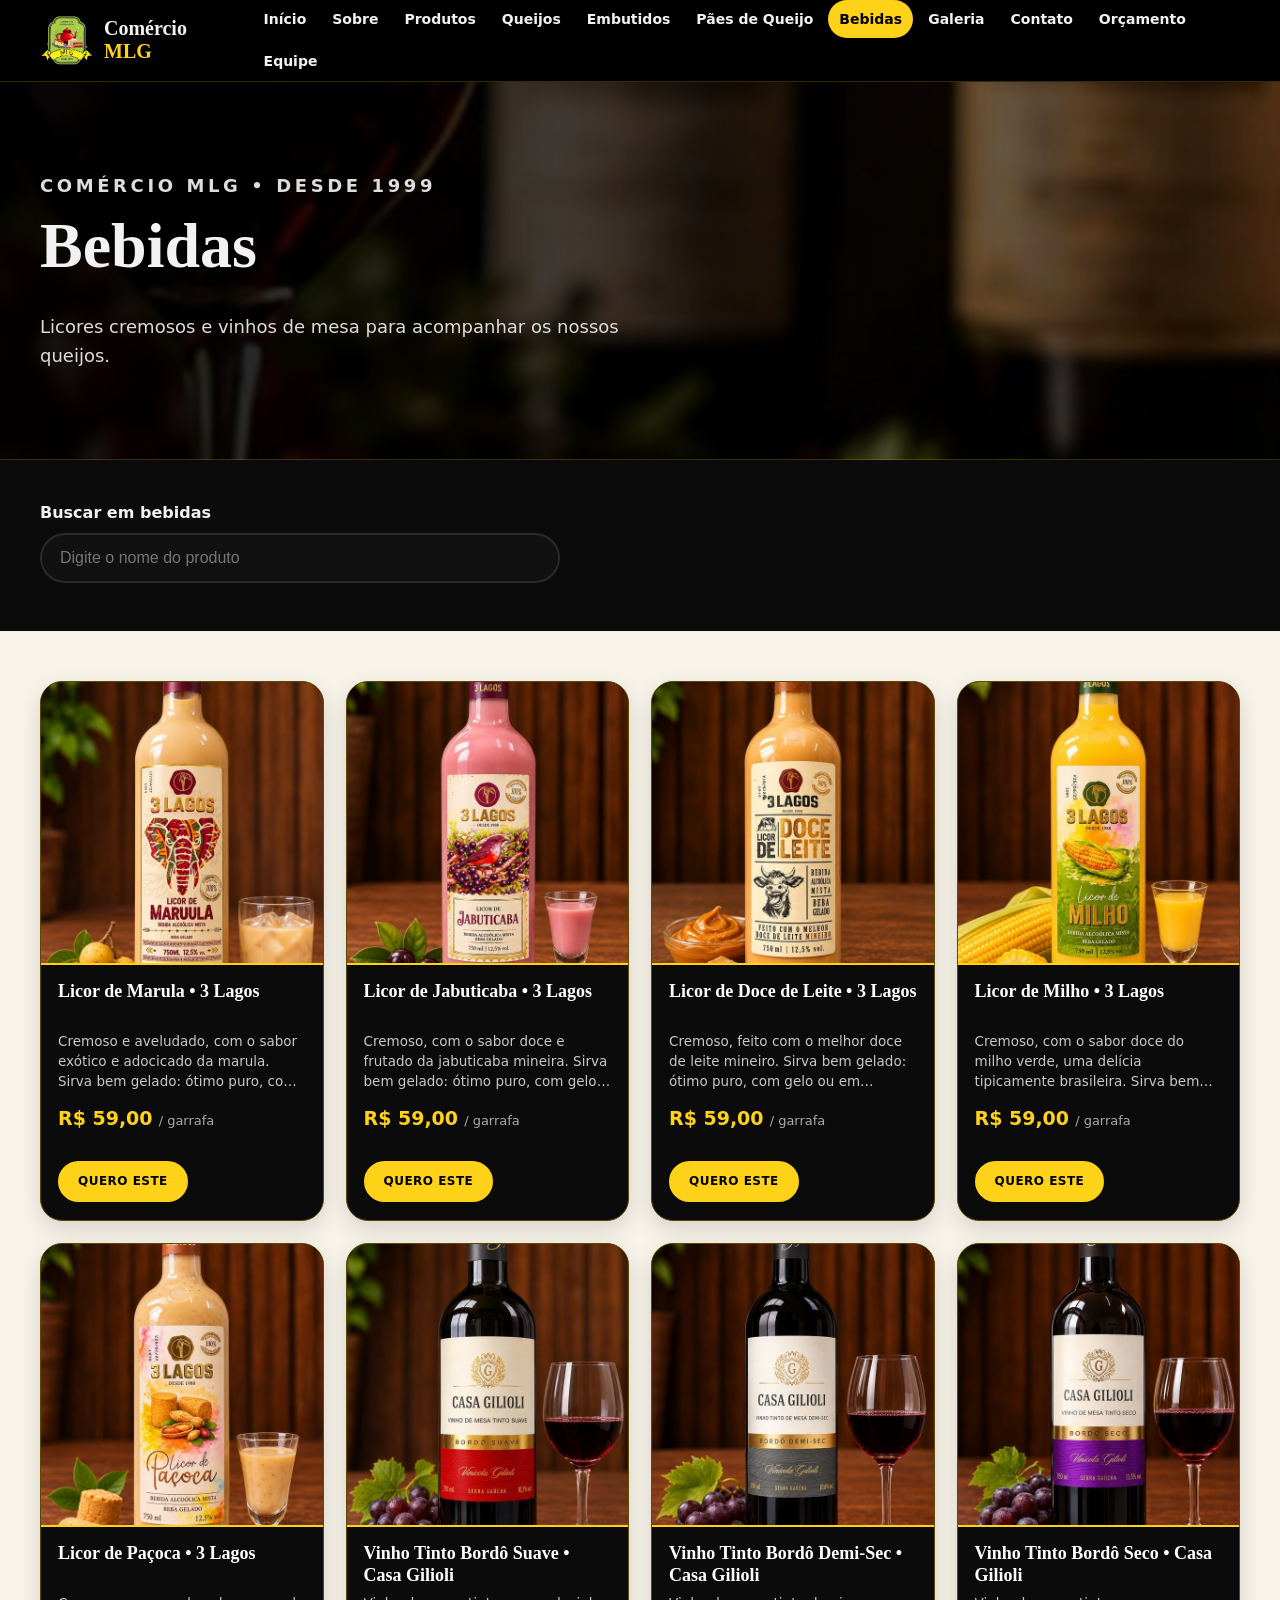
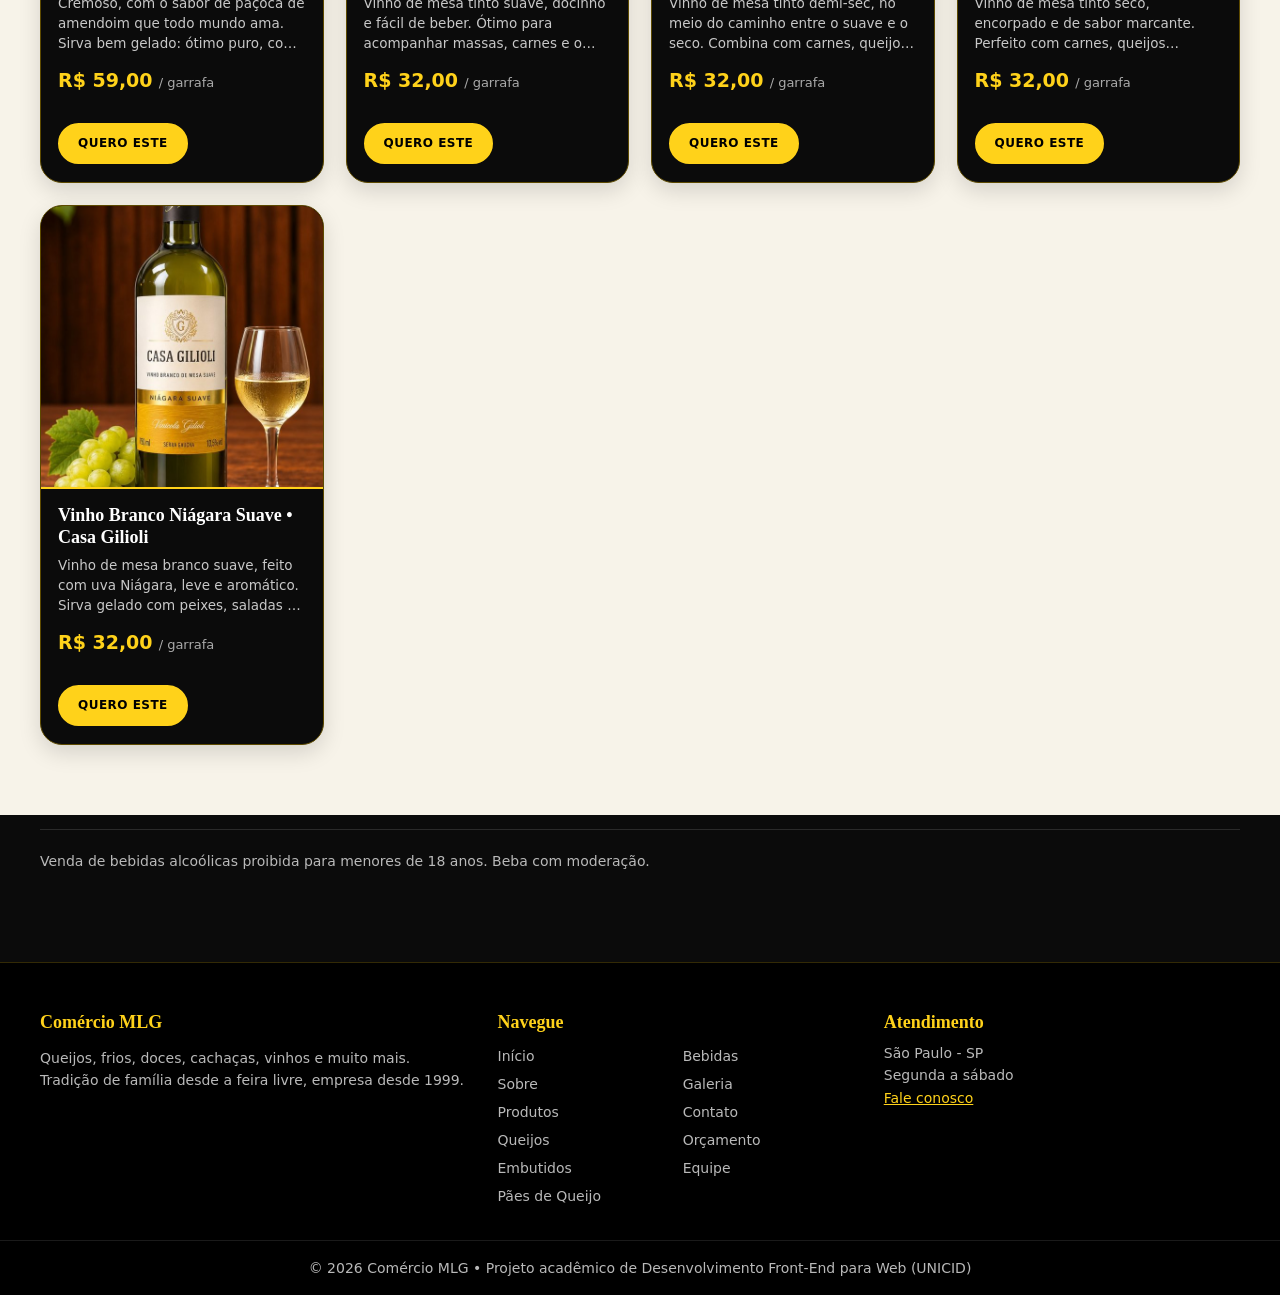
==== commit df6900c3: "Adiciona página Equipe e área de documentos no Orçamento; atualiza PDFs Co-Authored-By: Claude Opus " ====
--- a/bebidas.html
+++ b/bebidas.html
@@ -14,7 +14,7 @@
     <div class="topo-in">
       <a class="marca" href="index.html"><img src="img/site/logo.png" alt="Logo Comércio MLG" width="64" height="64"><span>Comércio <b>MLG</b></span></a>
       <button class="menu-btn" aria-label="Abrir menu" aria-expanded="false" aria-controls="menu">☰</button>
-      <nav id="menu" aria-label="Menu principal"><ul><li><a href="index.html">Início</a></li><li><a href="sobre.html">Sobre</a></li><li><a href="produtos.html">Produtos</a></li><li><a href="queijos.html">Queijos</a></li><li><a href="embutidos.html">Embutidos</a></li><li><a href="paes-de-queijo.html">Pães de Queijo</a></li><li><a href="bebidas.html" aria-current="page">Bebidas</a></li><li><a href="galeria.html">Galeria</a></li><li><a href="contato.html">Contato</a></li><li><a href="orcamento.html">Orçamento</a></li></ul></nav>
+      <nav id="menu" aria-label="Menu principal"><ul><li><a href="index.html">Início</a></li><li><a href="sobre.html">Sobre</a></li><li><a href="produtos.html">Produtos</a></li><li><a href="queijos.html">Queijos</a></li><li><a href="embutidos.html">Embutidos</a></li><li><a href="paes-de-queijo.html">Pães de Queijo</a></li><li><a href="bebidas.html" aria-current="page">Bebidas</a></li><li><a href="galeria.html">Galeria</a></li><li><a href="contato.html">Contato</a></li><li><a href="orcamento.html">Orçamento</a></li><li><a href="equipe.html">Equipe</a></li></ul></nav>
     </div>
   </header>
   <main id="conteudo">
@@ -121,7 +121,7 @@
       </section>
       <nav aria-label="Links do rodapé">
         <h2>Navegue</h2>
-        <ul><li><a href="index.html">Início</a></li><li><a href="sobre.html">Sobre</a></li><li><a href="produtos.html">Produtos</a></li><li><a href="queijos.html">Queijos</a></li><li><a href="embutidos.html">Embutidos</a></li><li><a href="paes-de-queijo.html">Pães de Queijo</a></li><li><a href="bebidas.html" aria-current="page">Bebidas</a></li><li><a href="galeria.html">Galeria</a></li><li><a href="contato.html">Contato</a></li><li><a href="orcamento.html">Orçamento</a></li></ul>
+        <ul><li><a href="index.html">Início</a></li><li><a href="sobre.html">Sobre</a></li><li><a href="produtos.html">Produtos</a></li><li><a href="queijos.html">Queijos</a></li><li><a href="embutidos.html">Embutidos</a></li><li><a href="paes-de-queijo.html">Pães de Queijo</a></li><li><a href="bebidas.html" aria-current="page">Bebidas</a></li><li><a href="galeria.html">Galeria</a></li><li><a href="contato.html">Contato</a></li><li><a href="orcamento.html">Orçamento</a></li><li><a href="equipe.html">Equipe</a></li></ul>
       </nav>
       <section>
         <h2>Atendimento</h2>
--- a/css/style.css
+++ b/css/style.css
@@ -213,3 +213,26 @@
   .quem p { font-size: 14px; }
   .marca span { display: none; }
 }
+
+/* ---------- Equipe ---------- */
+.grade-equipe { display: grid; grid-template-columns: repeat(3, 1fr); gap: 20px; }
+.membro { background: var(--preto-2); border: 1px solid var(--cinza); border-top: 3px solid var(--dourado); border-radius: var(--raio); padding: 22px; display: flex; flex-direction: column; gap: 10px; }
+.membro-topo { display: flex; align-items: center; gap: 14px; }
+.avatar { flex: 0 0 56px; height: 56px; border-radius: 50%; background: var(--dourado); color: #000; display: grid; place-items: center; font: 700 20px var(--fonte-titulo); }
+.membro h3 { font-size: 18px; margin: 0; }
+.membro h4 { margin: 4px 0 0; font: 800 12px var(--fonte-texto); letter-spacing: .14em; text-transform: uppercase; color: var(--dourado); }
+.membro .area { margin: 2px 0 0; color: var(--dourado); font-weight: 700; font-size: 14px; }
+.membro p, .membro ul { margin: 0; color: var(--texto-2); font-size: 14px; }
+.membro ul { padding-left: 18px; }
+.membro-rod { margin-top: auto !important; padding-top: 10px; border-top: 1px solid var(--cinza); display: flex; justify-content: space-between; gap: 10px; flex-wrap: wrap; font-size: 13px !important; }
+.membro-rod a { font-weight: 700; text-decoration: none; }
+
+/* ---------- Documentos (orçamento) ---------- */
+.grade-docs { display: grid; grid-template-columns: repeat(2, 1fr); gap: 14px; }
+.doc { display: flex; gap: 14px; align-items: center; background: var(--preto-2); border: 1px solid var(--cinza); border-radius: 16px; padding: 16px 18px; color: var(--texto); text-decoration: none; transition: border-color .2s, transform .2s; }
+.doc:hover { border-color: var(--dourado); transform: translateY(-2px); }
+.doc-ic { flex: 0 0 48px; height: 56px; border-radius: 8px; background: #b3261e; color: #fff; display: grid; place-items: center; font: 800 12px var(--fonte-texto); }
+.doc strong { display: block; }
+.doc small { color: var(--texto-2); }
+@media (max-width: 900px) { .grade-equipe { grid-template-columns: 1fr 1fr; } .grade-docs { grid-template-columns: 1fr; } }
+@media (max-width: 560px) { .grade-equipe { grid-template-columns: 1fr; } }
